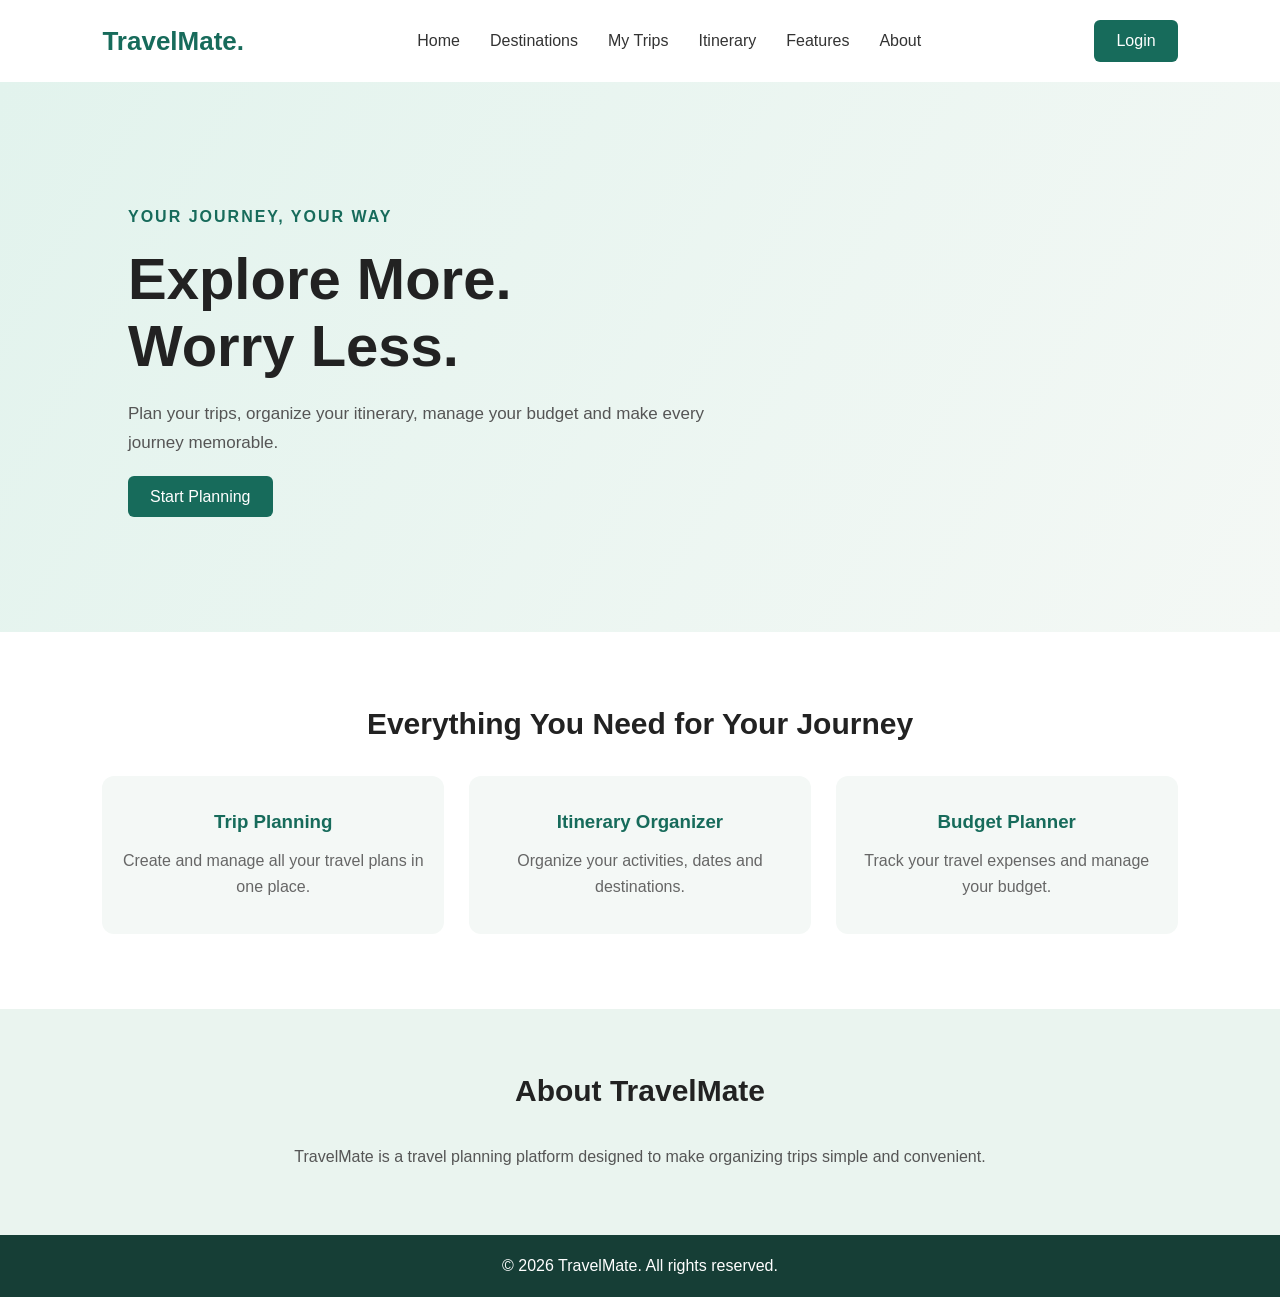
==== index.html @ 667905df "intial commit" ====
<!DOCTYPE html>
<html lang="en">
<head>
    <meta charset="UTF-8">
    <meta name="viewport" content="width=device-width, initial-scale=1.0">
    <title>TravelMate | Explore the World</title>
    <link rel="stylesheet" href="css/style.css">
</head>
<body>

    <!-- Navigation Bar -->
    
    <header>
        <nav class="navbar">
            <h2 class="logo">TravelMate.</h2>

            <button class="menu-toggle" id="menuToggle"
                    aria-label="Toggle navigation"
                    aria-expanded="false">
                ☰
            </button>

            <ul class="nav-links" id="navLinks">
                <li><a href="index.html">Home</a></li>
                <li><a href="destinations.html">Destinations</a></li>
                <li><a href="trips.html">My Trips</a></li>
                <li><a href="itinerary.html">Itinerary</a></li>
                <li><a href="index.html#features">Features</a></li>
                <li><a href="index.html#about">About</a></li>
            </ul>

            <a href="login.html" class="nav-button" id="authNavLink">Login</a>
        </nav>
    </header>


    <!-- Hero Section -->
    <main>
        <section class="hero" id="home">
            <div class="hero-content">
                <p class="tagline">YOUR JOURNEY, YOUR WAY</p>

                <h1>Explore More.<br>Worry Less.</h1>

                <p class="hero-description">
                    Plan your trips, organize your itinerary,
                    manage your budget and make every journey memorable.
                </p>

                <a href="#features" class="primary-button">
                    Start Planning
                </a>
            </div>
        </section>

        <!-- Features Section -->
        <section class="features" id="features">
            <h2>Everything You Need for Your Journey</h2>

            <div class="feature-container">
                <div class="feature-card">
                    <h3>Trip Planning</h3>
                    <p>Create and manage all your travel plans in one place.</p>
                </div>

                <div class="feature-card">
                    <h3>Itinerary Organizer</h3>
                    <p>Organize your activities, dates and destinations.</p>
                </div>

                <div class="feature-card">
                    <h3>Budget Planner</h3>
                    <p>Track your travel expenses and manage your budget.</p>
                </div>
            </div>
        </section>

        <!-- About Section -->
        <section class="about" id="about">
            <h2>About TravelMate</h2>
            <p>
                TravelMate is a travel planning platform designed
                to make organizing trips simple and convenient.
            </p>
        </section>
    </main>

    <!-- Footer -->
    <footer>
        <p>&copy; 2026 TravelMate. All rights reserved.</p>
    </footer>

    <dialog id="customAlertModal" class="custom-alert-modal">
        <div class="custom-alert-content">
            <p id="customAlertText">Message</p>
            <button type="button" class="primary-btn" id="closeCustomAlert">OK</button>
        </div>
    </dialog>

    <script src="js/main.js"></script>
    <script src="js/auth.js"></script>
</body>
</html>
---- css/style.css ----
/* General Styling */
* {
    margin: 0;
    padding: 0;
    box-sizing: border-box;
    font-family: Arial, sans-serif;
}

html {
    scroll-behavior: smooth;
}

body {
    background: #ffffff;
    color: #222;
}

/* Navigation */
.navbar {
    display: flex;
    justify-content: space-between;
    align-items: center;
    padding: 20px 8%;
    background: white;
}

.logo {
    color: #176b5b;
    font-size: 26px;
}

.nav-links {
    display: flex;
    list-style: none;
    gap: 30px;
}

.nav-links a {
    text-decoration: none;
    color: #333;
}

.nav-button,
.primary-button {
    background: #176b5b;
    color: white;
    padding: 12px 22px;
    border-radius: 6px;
    text-decoration: none;
}

/* Hero Section */
.hero {
    min-height: 550px;
    display: flex;
    align-items: center;
    padding: 70px 10%;
    background: linear-gradient(120deg, #e2f3ed, #f4f8f5);
}

.hero-content {
    max-width: 600px;
}

.tagline {
    color: #176b5b;
    font-weight: bold;
    letter-spacing: 2px;
    margin-bottom: 20px;
}

.hero h1 {
    font-size: 58px;
    line-height: 1.15;
    margin-bottom: 20px;
}

.hero-description {
    font-size: 17px;
    line-height: 1.7;
    color: #555;
    margin-bottom: 30px;
}

/* Features */
.features {
    padding: 75px 8%;
    text-align: center;
}

.features h2,
.about h2 {
    margin-bottom: 35px;
    font-size: 30px;
}

.feature-container {
    display: flex;
    gap: 25px;
    justify-content: center;
}

.feature-card {
    flex: 1;
    padding: 35px 20px;
    background: #f4f8f6;
    border-radius: 12px;
}

.feature-card h3 {
    color: #176b5b;
    margin-bottom: 15px;
}

.feature-card p {
    color: #666;
    line-height: 1.6;
}

/* About */
.about {
    text-align: center;
    padding: 65px 10%;
    background: #eaf4ef;
}

.about p {
    line-height: 1.7;
    color: #555;
}

/* Footer */
footer {
    background: #163e36;
    color: white;
    text-align: center;
    padding: 22px;
}

/* Custom Alert Dialog */
.custom-alert-modal {
    width: min(420px, calc(100% - 30px));
    border: none;
    border-radius: 14px;
    padding: 0;
    margin: auto;
    background: white;
}

.custom-alert-modal::backdrop {
    background: rgba(10, 30, 25, 0.55);
}

.custom-alert-content {
    padding: 28px 24px 20px;
    text-align: center;
}

.custom-alert-content p {
    color: #2f413d;
    font-size: 16px;
    line-height: 1.6;
    margin-bottom: 18px;
}

.custom-alert-content .primary-btn {
    display: inline-block;
    border: none;
    cursor: pointer;
}

/* Mobile Responsive */
@media (max-width: 700px) {
    .navbar {
        flex-wrap: wrap;
        gap: 18px;
    }

    .nav-links {
        gap: 15px;
    }

    .hero h1 {
        font-size: 42px;
    }

    .feature-container {
        flex-direction: column;
    }

    .nav-button {
        display: none;
    }
}


/* Hamburger Menu */

.menu-toggle {
    display: none;
    background: none;
    border: none;
    font-size: 30px;
    color: #176b5b;
    cursor: pointer;
}

/* Mobile Navigation */

@media (max-width: 700px) {

    .navbar {
        position: relative;
        justify-content: space-between;
    }

    .menu-toggle {
        display: block;
    }

    .nav-links {
        display: none;
        flex-direction: column;
        align-items: center;
        gap: 20px;

        position: absolute;
        top: 100%;
        left: 0;
        width: 100%;

        padding: 25px;
        background: white;
        box-shadow: 0 5px 10px rgba(0,0,0,0.1);
        z-index: 100;
    }

    .nav-links.active {
        display: flex;
    }

    .nav-links a {
        font-size: 16px;
    }

    .nav-button {
        display: none;
    }
}
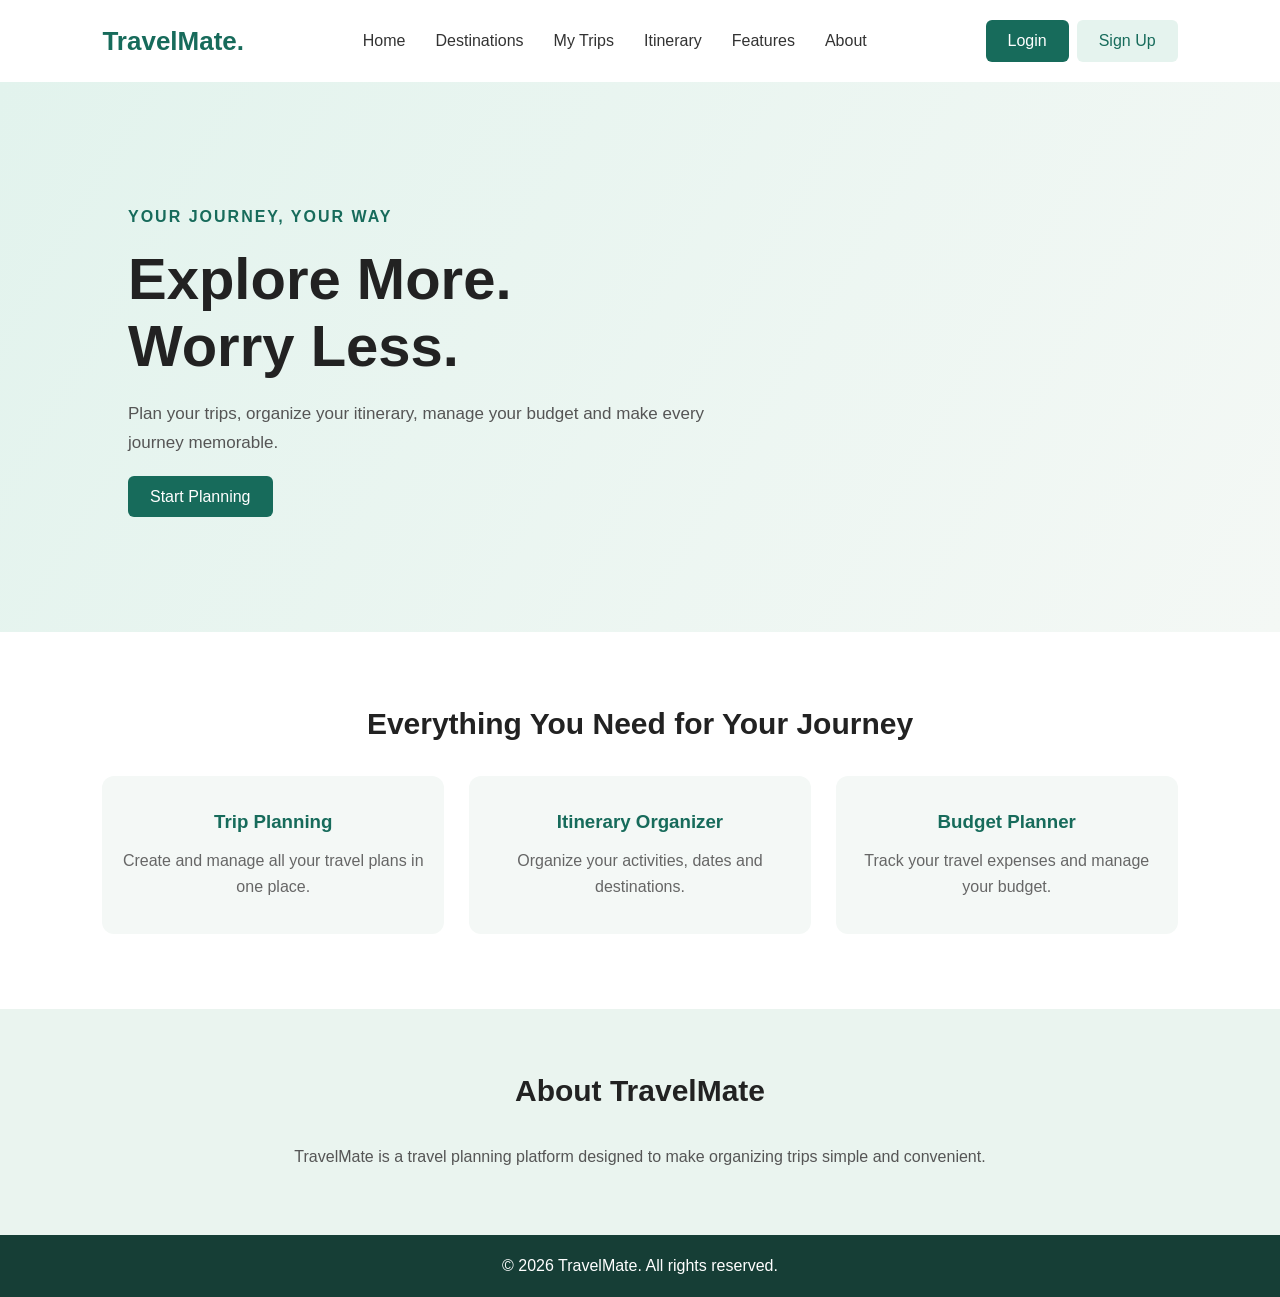
==== commit 331e2d99: "Enhance authentication forms with email validation and password requirements" ====
--- a/index.html
+++ b/index.html
@@ -30,7 +30,10 @@
                 <li><a href="index.html#about">About</a></li>
             </ul>
 
-            <a href="login.html" class="nav-button" id="authNavLink">Login</a>
+            <div class="nav-actions">
+                <a href="login.html" class="nav-button" id="authNavLink">Login</a>
+                <a href="register.html" class="nav-button signup-button" id="signupNavLink">Sign Up</a>
+            </div>
         </nav>
     </header>
 
--- a/css/style.css
+++ b/css/style.css
@@ -48,6 +48,21 @@
     padding: 12px 22px;
     border-radius: 6px;
     text-decoration: none;
+}
+
+.nav-actions {
+    display: flex;
+    align-items: center;
+    gap: 8px;
+}
+
+.signup-button {
+    background: #e5f3ee;
+    color: #176b5b;
+}
+
+.signup-button:hover {
+    background: #d3ebe1;
 }
 
 /* Hero Section */
@@ -189,8 +204,14 @@
         flex-direction: column;
     }
 
+    .nav-actions {
+        gap: 6px;
+        margin-left: auto;
+    }
+
     .nav-button {
-        display: none;
+        padding: 9px 12px;
+        font-size: 13px;
     }
 }
 
@@ -213,6 +234,7 @@
     .navbar {
         position: relative;
         justify-content: space-between;
+        padding: 18px 5%;
     }
 
     .menu-toggle {
@@ -244,7 +266,12 @@
         font-size: 16px;
     }
 
+    .nav-actions {
+        margin-left: auto;
+    }
+
     .nav-button {
-        display: none;
-    }
-}
+        padding: 8px 10px;
+        font-size: 12px;
+    }
+}
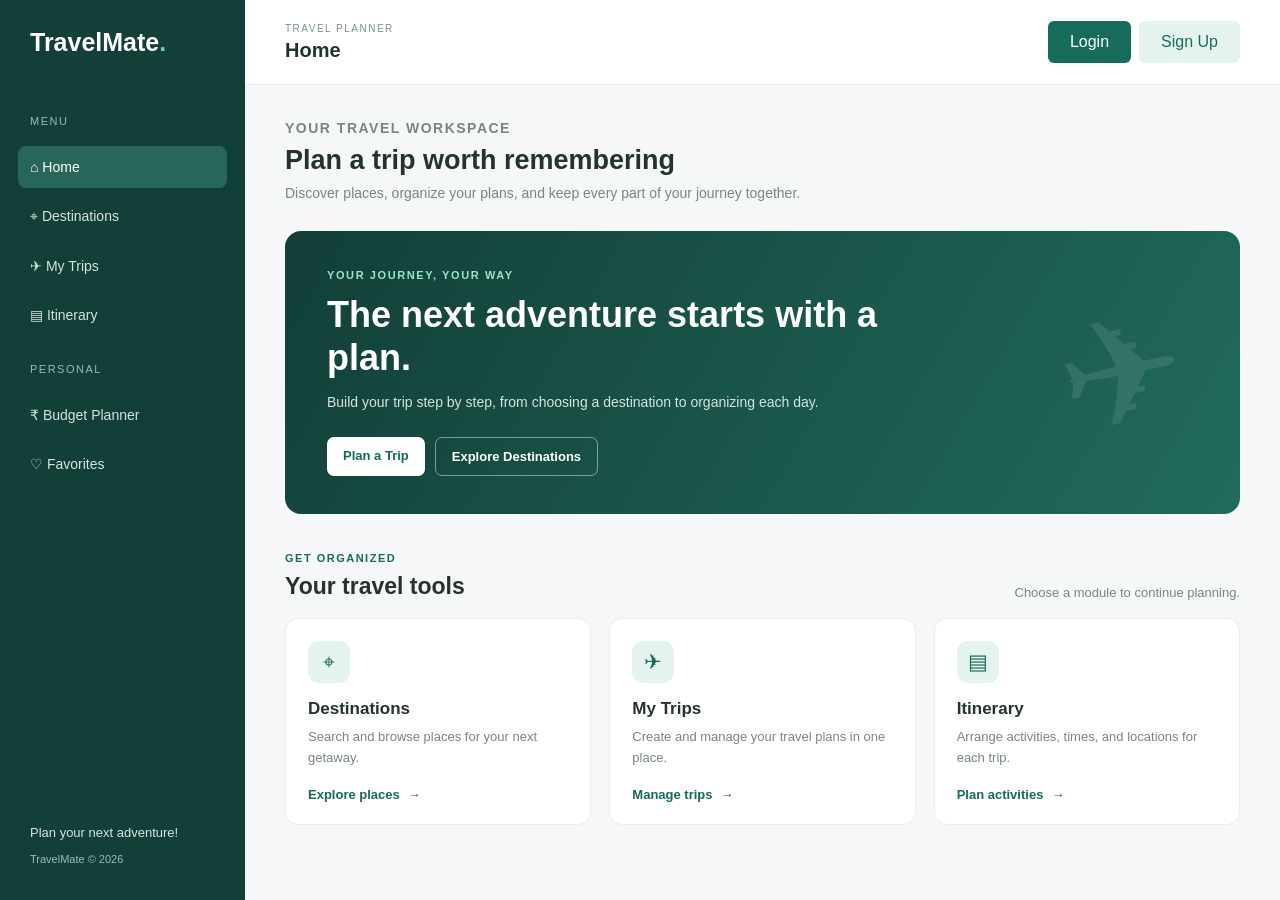
==== commit 976550fb: "Refactor navigation and profile menu implementation across multiple pages - Updated the sidebar navi" ====
--- a/index.html
+++ b/index.html
@@ -1,98 +1,116 @@
-
 <!DOCTYPE html>
 <html lang="en">
 <head>
     <meta charset="UTF-8">
     <meta name="viewport" content="width=device-width, initial-scale=1.0">
-    <title>TravelMate | Explore the World</title>
+    <title>Home | TravelMate</title>
     <link rel="stylesheet" href="css/style.css">
+    <link rel="stylesheet" href="css/trips.css">
 </head>
 <body>
+    <div class="dashboard">
+        <aside class="sidebar" id="sidebar">
+            <div class="brand">TravelMate<span>.</span></div>
 
-    <!-- Navigation Bar -->
-    
-    <header>
-        <nav class="navbar">
-            <h2 class="logo">TravelMate.</h2>
+            <nav class="sidebar-nav">
+                <p class="nav-heading">MENU</p>
+                <a href="index.html" class="nav-link active">⌂ Home</a>
+                <a href="destinations.html" class="nav-link">⌖ Destinations</a>
+                <a href="trips.html" class="nav-link">✈ My Trips</a>
+                <a href="itinerary.html" class="nav-link">▤ Itinerary</a>
 
-            <button class="menu-toggle" id="menuToggle"
-                    aria-label="Toggle navigation"
-                    aria-expanded="false">
-                ☰
-            </button>
+                <p class="nav-heading">PERSONAL</p>
+                <a href="#" class="nav-link">₹ Budget Planner</a>
+                <a href="#" class="nav-link">♡ Favorites</a>
+            </nav>
 
-            <ul class="nav-links" id="navLinks">
-                <li><a href="index.html">Home</a></li>
-                <li><a href="destinations.html">Destinations</a></li>
-                <li><a href="trips.html">My Trips</a></li>
-                <li><a href="itinerary.html">Itinerary</a></li>
-                <li><a href="index.html#features">Features</a></li>
-                <li><a href="index.html#about">About</a></li>
-            </ul>
+            <div class="sidebar-bottom">
+                <p>Plan your next adventure!</p>
+                <span>TravelMate © 2026</span>
+            </div>
+        </aside>
 
-            <div class="nav-actions">
-                <a href="login.html" class="nav-button" id="authNavLink">Login</a>
-                <a href="register.html" class="nav-button signup-button" id="signupNavLink">Sign Up</a>
-            </div>
-        </nav>
-    </header>
+        <main class="main-content">
+            <header class="topbar">
+                <button class="menu-toggle" id="menuToggle"
+                    aria-label="Toggle sidebar" aria-controls="sidebar"
+                    aria-expanded="false">☰</button>
+                <div>
+                    <p class="topbar-label">TRAVEL PLANNER</p>
+                    <h2>Home</h2>
+                </div>
+                <div class="profile-group">
+                    <button type="button" class="profile-avatar" id="profileAvatar"
+                        aria-haspopup="menu" aria-controls="profileMenu"
+                        aria-expanded="false" aria-label="Open profile menu" hidden></button>
+                    <div class="profile-menu" id="profileMenu" role="menu" hidden>
+                        <button type="button" class="profile-menu-item" id="logoutButton"
+                            role="menuitem">Logout</button>
+                    </div>
+                    <div class="nav-actions" id="navActions">
+                        <a href="login.html" class="nav-button" id="authNavLink">Login</a>
+                        <a href="register.html" class="nav-button signup-button" id="signupNavLink">Sign Up</a>
+                    </div>
+                </div>
+            </header>
 
-
-    <!-- Hero Section -->
-    <main>
-        <section class="hero" id="home">
-            <div class="hero-content">
-                <p class="tagline">YOUR JOURNEY, YOUR WAY</p>
-
-                <h1>Explore More.<br>Worry Less.</h1>
-
-                <p class="hero-description">
-                    Plan your trips, organize your itinerary,
-                    manage your budget and make every journey memorable.
-                </p>
-
-                <a href="#features" class="primary-button">
-                    Start Planning
-                </a>
-            </div>
-        </section>
-
-        <!-- Features Section -->
-        <section class="features" id="features">
-            <h2>Everything You Need for Your Journey</h2>
-
-            <div class="feature-container">
-                <div class="feature-card">
-                    <h3>Trip Planning</h3>
-                    <p>Create and manage all your travel plans in one place.</p>
+            <section class="page-content home-content">
+                <div class="welcome-section">
+                    <div>
+                        <p class="home-eyebrow">YOUR TRAVEL WORKSPACE</p>
+                        <h1>Plan a trip worth remembering</h1>
+                        <p>Discover places, organize your plans, and keep every part of your journey together.</p>
+                    </div>
                 </div>
 
-                <div class="feature-card">
-                    <h3>Itinerary Organizer</h3>
-                    <p>Organize your activities, dates and destinations.</p>
-                </div>
+                <section class="home-hero" aria-labelledby="homeHeroTitle">
+                    <div>
+                        <p class="home-hero-label">YOUR JOURNEY, YOUR WAY</p>
+                        <h2 id="homeHeroTitle">The next adventure starts with a plan.</h2>
+                        <p>Build your trip step by step, from choosing a destination to organizing each day.</p>
+                        <div class="home-hero-actions">
+                            <a class="home-primary-link" href="trips.html">Plan a Trip</a>
+                            <a class="home-secondary-link" href="destinations.html">Explore Destinations</a>
+                        </div>
+                    </div>
+                    <div class="home-hero-mark" aria-hidden="true">✈</div>
+                </section>
 
-                <div class="feature-card">
-                    <h3>Budget Planner</h3>
-                    <p>Track your travel expenses and manage your budget.</p>
-                </div>
-            </div>
-        </section>
+                <section class="home-modules" aria-labelledby="modulesTitle">
+                    <div class="section-heading">
+                        <div>
+                            <p class="home-eyebrow">GET ORGANIZED</p>
+                            <h2 id="modulesTitle">Your travel tools</h2>
+                        </div>
+                        <p>Choose a module to continue planning.</p>
+                    </div>
 
-        <!-- About Section -->
-        <section class="about" id="about">
-            <h2>About TravelMate</h2>
-            <p>
-                TravelMate is a travel planning platform designed
-                to make organizing trips simple and convenient.
-            </p>
-        </section>
-    </main>
+                    <div class="home-module-grid">
+                        <a href="destinations.html" class="home-module-card">
+                            <span class="module-icon">⌖</span>
+                            <h3>Destinations</h3>
+                            <p>Search and browse places for your next getaway.</p>
+                            <span class="module-link">Explore places <span aria-hidden="true">→</span></span>
+                        </a>
 
-    <!-- Footer -->
-    <footer>
-        <p>&copy; 2026 TravelMate. All rights reserved.</p>
-    </footer>
+                        <a href="trips.html" class="home-module-card">
+                            <span class="module-icon">✈</span>
+                            <h3>My Trips</h3>
+                            <p>Create and manage your travel plans in one place.</p>
+                            <span class="module-link">Manage trips <span aria-hidden="true">→</span></span>
+                        </a>
+
+                        <a href="itinerary.html" class="home-module-card">
+                            <span class="module-icon">▤</span>
+                            <h3>Itinerary</h3>
+                            <p>Arrange activities, times, and locations for each trip.</p>
+                            <span class="module-link">Plan activities <span aria-hidden="true">→</span></span>
+                        </a>
+                    </div>
+                </section>
+            </section>
+        </main>
+    </div>
 
     <dialog id="customAlertModal" class="custom-alert-modal">
         <div class="custom-alert-content">
@@ -103,5 +121,6 @@
 
     <script src="js/main.js"></script>
     <script src="js/auth.js"></script>
+    <script src="js/home.js"></script>
 </body>
 </html>
--- a/css/style.css
+++ b/css/style.css
@@ -54,6 +54,10 @@
     display: flex;
     align-items: center;
     gap: 8px;
+}
+
+.nav-actions[hidden] {
+    display: none;
 }
 
 .signup-button {
@@ -185,6 +189,175 @@
     cursor: pointer;
 }
 
+.home-content {
+    padding-bottom: 48px;
+}
+
+.home-eyebrow,
+.destination-eyebrow {
+    color: #176b5b;
+    font-size: 11px;
+    font-weight: bold;
+    letter-spacing: 1.5px;
+    margin-bottom: 9px;
+}
+
+.home-hero {
+    position: relative;
+    display: flex;
+    align-items: center;
+    justify-content: space-between;
+    gap: 30px;
+    overflow: hidden;
+    min-height: 255px;
+    margin: 0 0 38px;
+    padding: 38px 42px;
+    border-radius: 16px;
+    background: linear-gradient(120deg, #123f38, #216b5c);
+    color: white;
+}
+
+.home-hero > div:first-child {
+    position: relative;
+    z-index: 1;
+    max-width: 650px;
+}
+
+.home-hero-label {
+    color: #9de3c7;
+    font-size: 11px;
+    font-weight: bold;
+    letter-spacing: 1.6px;
+    margin-bottom: 12px;
+}
+
+.home-hero h2 {
+    max-width: 560px;
+    font-size: clamp(25px, 3vw, 36px);
+    line-height: 1.2;
+    margin-bottom: 12px;
+}
+
+.home-hero p:not(.home-hero-label) {
+    max-width: 520px;
+    color: #d3e6df;
+    font-size: 14px;
+    line-height: 1.7;
+}
+
+.home-hero-actions {
+    display: flex;
+    flex-wrap: wrap;
+    gap: 10px;
+    margin-top: 22px;
+}
+
+.home-primary-link,
+.home-secondary-link {
+    display: inline-block;
+    padding: 11px 16px;
+    border-radius: 7px;
+    font-size: 13px;
+    font-weight: bold;
+    text-decoration: none;
+}
+
+.home-primary-link {
+    background: #ffffff;
+    color: #176b5b;
+}
+
+.home-secondary-link {
+    border: 1px solid rgba(255, 255, 255, 0.45);
+    color: white;
+}
+
+.home-hero-mark {
+    position: absolute;
+    right: 55px;
+    top: 50%;
+    transform: translateY(-50%) rotate(-12deg);
+    color: rgba(255, 255, 255, 0.1);
+    font-size: 150px;
+}
+
+.home-modules .section-heading {
+    display: flex;
+    justify-content: space-between;
+    align-items: flex-end;
+    gap: 20px;
+    margin-bottom: 18px;
+}
+
+.home-modules .section-heading h2 {
+    color: #25332f;
+    font-size: 23px;
+}
+
+.home-modules .section-heading > p {
+    color: #788780;
+    font-size: 13px;
+}
+
+.home-module-grid {
+    display: grid;
+    grid-template-columns: repeat(3, minmax(0, 1fr));
+    gap: 18px;
+}
+
+.home-module-card {
+    display: flex;
+    min-height: 205px;
+    flex-direction: column;
+    align-items: flex-start;
+    padding: 22px;
+    border: 1px solid #e8eeeb;
+    border-radius: 13px;
+    background: white;
+    color: inherit;
+    text-decoration: none;
+    transition: transform 0.2s, box-shadow 0.2s;
+}
+
+.home-module-card:hover {
+    transform: translateY(-3px);
+    box-shadow: 0 8px 24px rgba(20, 60, 45, 0.08);
+}
+
+.module-icon {
+    display: grid;
+    width: 42px;
+    height: 42px;
+    place-items: center;
+    margin-bottom: 16px;
+    border-radius: 11px;
+    background: #e5f3ee;
+    color: #176b5b;
+    font-size: 21px;
+}
+
+.home-module-card h3 {
+    margin-bottom: 8px;
+    color: #25332f;
+    font-size: 17px;
+}
+
+.home-module-card p {
+    margin-bottom: 18px;
+    color: #788780;
+    font-size: 13px;
+    line-height: 1.6;
+}
+
+.module-link {
+    display: flex;
+    gap: 8px;
+    margin-top: auto;
+    color: #176b5b;
+    font-size: 13px;
+    font-weight: bold;
+}
+
 /* Mobile Responsive */
 @media (max-width: 700px) {
     .navbar {
@@ -213,6 +386,19 @@
         padding: 9px 12px;
         font-size: 13px;
     }
+
+    .home-hero {
+        padding: 30px 24px;
+    }
+
+    .home-hero-mark {
+        right: 15px;
+        font-size: 100px;
+    }
+
+    .home-module-grid {
+        grid-template-columns: 1fr;
+    }
 }
 
 
@@ -274,4 +460,14 @@
         padding: 8px 10px;
         font-size: 12px;
     }
-}
+
+    .home-content .welcome-section {
+        margin-bottom: 20px;
+    }
+
+    .home-modules .section-heading {
+        align-items: flex-start;
+        flex-direction: column;
+        gap: 8px;
+    }
+}
--- a/css/trips.css
+++ b/css/trips.css
@@ -0,0 +1,546 @@
+
+* {
+    margin: 0;
+    padding: 0;
+    box-sizing: border-box;
+}
+
+body {
+    font-family: Arial, sans-serif;
+    background: #f5f7f8;
+    color: #25332f;
+}
+
+button, input, select, textarea {
+    font: inherit;
+}
+
+.dashboard {
+    min-height: 100vh;
+    display: flex;
+}
+
+/* Sidebar */
+.sidebar {
+    width: 245px;
+    background: #123f38;
+    color: white;
+    padding: 28px 18px;
+    display: flex;
+    flex-direction: column;
+    flex-shrink: 0;
+}
+
+.brand {
+    font-size: 25px;
+    font-weight: bold;
+    padding: 0 12px 38px;
+}
+
+.brand span {
+    color: #61d6b0;
+}
+
+.nav-heading {
+    color: #9bbab2;
+    font-size: 11px;
+    letter-spacing: 1.5px;
+    margin: 20px 12px 12px;
+}
+
+.sidebar-nav {
+    display: flex;
+    flex-direction: column;
+    gap: 7px;
+}
+
+.nav-link {
+    color: #d4e5df;
+    text-decoration: none;
+    padding: 13px 12px;
+    border-radius: 8px;
+    font-size: 14px;
+}
+
+.nav-link:hover,
+.nav-link.active {
+    background: #28665a;
+    color: white;
+}
+
+.sidebar-bottom {
+    margin-top: auto;
+    padding: 20px 12px 0;
+    color: #d4e5df;
+    font-size: 13px;
+    line-height: 2;
+}
+
+.sidebar-bottom span {
+    color: #9bbab2;
+    font-size: 11px;
+}
+
+/* Main content */
+.main-content {
+    flex: 1;
+    min-width: 0;
+}
+
+.topbar {
+    height: 85px;
+    background: white;
+    display: flex;
+    align-items: center;
+    justify-content: space-between;
+    padding: 0 40px;
+    border-bottom: 1px solid #e8eeeb;
+}
+
+.topbar-label {
+    color: #7b9189;
+    font-size: 10px;
+    letter-spacing: 1.5px;
+    margin-bottom: 5px;
+}
+
+.topbar h2 {
+    font-size: 20px;
+}
+
+.profile-group {
+    position: relative;
+    display: flex;
+    align-items: center;
+    gap: 10px;
+}
+
+.profile-avatar {
+    display: grid;
+    width: 40px;
+    height: 40px;
+    place-items: center;
+    flex-shrink: 0;
+    border: 2px solid #d5ebe2;
+    border-radius: 50%;
+    background: #176b5b;
+    color: white;
+    font-size: 15px;
+    font-weight: bold;
+    cursor: pointer;
+}
+
+.profile-avatar:hover {
+    background: #105346;
+}
+
+.profile-avatar:focus-visible {
+    outline: 3px solid #61d6b0;
+    outline-offset: 3px;
+}
+
+.profile-avatar[hidden] {
+    display: none;
+}
+
+.profile-menu {
+    position: absolute;
+    z-index: 20;
+    top: calc(100% + 10px);
+    right: 0;
+    min-width: 145px;
+    padding: 6px;
+    border: 1px solid #e8eeeb;
+    border-radius: 10px;
+    background: white;
+    box-shadow: 0 8px 24px rgba(20, 60, 45, 0.14);
+}
+
+.profile-menu[hidden] {
+    display: none;
+}
+
+.profile-menu-item {
+    width: 100%;
+    padding: 10px 12px;
+    border: none;
+    border-radius: 7px;
+    background: white;
+    color: #b33a3a;
+    text-align: left;
+    font-weight: bold;
+    cursor: pointer;
+}
+
+.profile-menu-item:hover,
+.profile-menu-item:focus-visible {
+    background: #fff1f1;
+}
+
+.menu-toggle {
+    display: none;
+    border: none;
+    background: none;
+    font-size: 25px;
+    cursor: pointer;
+}
+
+.page-content {
+    padding: 35px 40px;
+    max-width: 1500px;
+    margin: auto;
+}
+
+.welcome-section {
+    display: flex;
+    justify-content: space-between;
+    align-items: center;
+    gap: 20px;
+    margin-bottom: 30px;
+}
+
+.welcome-section h1 {
+    font-size: 27px;
+    margin-bottom: 9px;
+}
+
+.welcome-section p {
+    color: #788780;
+    font-size: 14px;
+}
+
+/* Buttons */
+.primary-btn {
+    background: #176b5b;
+    color: white;
+    border: none;
+    border-radius: 8px;
+    padding: 12px 19px;
+    cursor: pointer;
+    font-weight: bold;
+}
+
+.primary-btn:hover {
+    background: #105346;
+}
+
+.secondary-btn {
+    background: #edf1ef;
+    color: #33453e;
+    border: none;
+    border-radius: 8px;
+    padding: 12px 19px;
+    cursor: pointer;
+}
+
+/* Summary cards */
+.summary-grid {
+    display: grid;
+    grid-template-columns: repeat(3, 1fr);
+    gap: 18px;
+    margin-bottom: 30px;
+}
+
+.summary-card {
+    background: white;
+    padding: 23px;
+    border: 1px solid #e9efec;
+    border-radius: 12px;
+}
+
+.summary-card span {
+    color: #788780;
+    font-size: 13px;
+}
+
+.summary-card h2 {
+    font-size: 28px;
+    margin-top: 12px;
+    color: #176b5b;
+}
+
+/* Search and filter */
+.trip-toolbar {
+    display: flex;
+    gap: 12px;
+    margin-bottom: 24px;
+}
+
+.trip-toolbar input,
+.trip-toolbar select {
+    background: white;
+    border: 1px solid #dfe8e3;
+    border-radius: 8px;
+    padding: 12px 14px;
+    outline: none;
+}
+
+.trip-toolbar input {
+    flex: 1;
+    min-width: 0;
+}
+
+.trip-toolbar input:focus,
+.trip-toolbar select:focus {
+    border-color: #176b5b;
+}
+
+/* Trip card grid */
+.trip-grid {
+    display: grid;
+    grid-template-columns: repeat(auto-fit, minmax(250px, 1fr));
+    gap: 20px;
+}
+
+.trip-card {
+    background: white;
+    border: 1px solid #e8eeeb;
+    border-radius: 13px;
+    padding: 22px;
+    transition: 0.2s;
+}
+
+.trip-card:hover {
+    transform: translateY(-3px);
+    box-shadow: 0 8px 24px rgba(20, 60, 45, 0.08);
+}
+
+.trip-card h3 {
+    margin-bottom: 8px;
+    font-size: 19px;
+}
+
+.trip-destination {
+    color: #176b5b;
+    font-weight: bold;
+    margin-bottom: 17px;
+}
+
+.trip-detail {
+    color: #718078;
+    font-size: 13px;
+    margin: 10px 0;
+}
+
+.trip-status {
+    display: inline-block;
+    background: #e5f3ee;
+    color: #176b5b;
+    padding: 6px 10px;
+    border-radius: 20px;
+    font-size: 11px;
+    margin: 8px 0 15px;
+}
+
+.trip-actions {
+    display: flex;
+    gap: 10px;
+    border-top: 1px solid #edf1ef;
+    padding-top: 14px;
+}
+
+.trip-actions button {
+    background: none;
+    border: none;
+    color: #176b5b;
+    cursor: pointer;
+    font-weight: bold;
+    font-size: 13px;
+}
+
+.trip-actions .delete-btn {
+    color: #c34b4b;
+}
+
+/* Empty state */
+.empty-state {
+    text-align: center;
+    padding: 55px 20px;
+    color: #788780;
+    display: none;
+}
+
+.empty-icon {
+    font-size: 42px;
+    margin-bottom: 15px;
+}
+
+.empty-state h3 {
+    color: #25332f;
+    margin-bottom: 8px;
+}
+
+.empty-state p {
+    margin-bottom: 18px;
+}
+
+/* Popup modal */
+.trip-modal {
+    width: min(520px, calc(100% - 30px));
+    max-height: 95vh;
+    overflow-y: auto;
+    border: none;
+    border-radius: 15px;
+    padding: 28px;
+    margin: auto;
+    scrollbar-width: none;
+    -ms-overflow-style: none;
+}
+
+.trip-modal::-webkit-scrollbar {
+    display: none;
+}
+
+.trip-modal::backdrop {
+    background: rgba(10, 30, 25, 0.55);
+}
+
+.custom-alert-modal {
+    width: min(420px, calc(100% - 30px));
+    border: none;
+    border-radius: 14px;
+    padding: 0;
+    margin: auto;
+    background: white;
+}
+
+.custom-alert-modal::backdrop {
+    background: rgba(10, 30, 25, 0.55);
+}
+
+.custom-alert-content {
+    padding: 28px 24px 20px;
+    text-align: center;
+}
+
+.custom-alert-content p {
+    color: #2f413d;
+    font-size: 16px;
+    line-height: 1.6;
+    margin-bottom: 18px;
+}
+
+.confirm-modal {
+    width: min(420px, calc(100% - 30px));
+    border: none;
+    border-radius: 15px;
+    padding: 28px;
+    margin: auto;
+    background: white;
+}
+
+.confirm-modal::backdrop {
+    background: rgba(10, 30, 25, 0.55);
+}
+
+.confirm-modal p {
+    color: #40534d;
+    font-size: 15px;
+    line-height: 1.6;
+    margin-bottom: 10px;
+}
+
+.modal-header {
+    display: flex;
+    justify-content: space-between;
+    align-items: flex-start;
+    margin-bottom: 25px;
+}
+
+.modal-header h2 {
+    font-size: 22px;
+}
+
+.close-btn {
+    border: none;
+    background: none;
+    font-size: 28px;
+    cursor: pointer;
+    color: #718078;
+}
+
+.trip-modal label {
+    display: block;
+    font-size: 13px;
+    font-weight: bold;
+    margin: 15px 0 7px;
+}
+
+.trip-modal input,
+.trip-modal textarea {
+    width: 100%;
+    padding: 11px;
+    border: 1px solid #dfe8e3;
+    border-radius: 7px;
+    outline: none;
+}
+
+.trip-modal input:focus,
+.trip-modal textarea:focus {
+    border-color: #176b5b;
+}
+
+.trip-modal textarea {
+    resize: vertical;
+}
+
+.form-row {
+    display: grid;
+    grid-template-columns: 1fr 1fr;
+    gap: 12px;
+}
+
+.modal-actions {
+    display: flex;
+    justify-content: flex-end;
+    gap: 10px;
+    margin-top: 25px;
+}
+
+/* Responsive */
+@media (max-width: 850px) {
+    .sidebar {
+        position: fixed;
+        top: 0;
+        bottom: 0;
+        left: -260px;
+        z-index: 10;
+        transition: left 0.25s;
+    }
+
+    .sidebar.open {
+        left: 0;
+    }
+
+    .menu-toggle {
+        display: block;
+    }
+
+    .topbar {
+        padding: 0 20px;
+    }
+
+    .page-content {
+        padding: 25px 20px;
+    }
+}
+
+@media (max-width: 600px) {
+    .welcome-section {
+        align-items: flex-start;
+        flex-direction: column;
+    }
+
+    .summary-grid {
+        grid-template-columns: 1fr;
+    }
+
+    .trip-toolbar {
+        flex-direction: column;
+    }
+
+    .form-row {
+        grid-template-columns: 1fr;
+        gap: 0;
+    }
+}
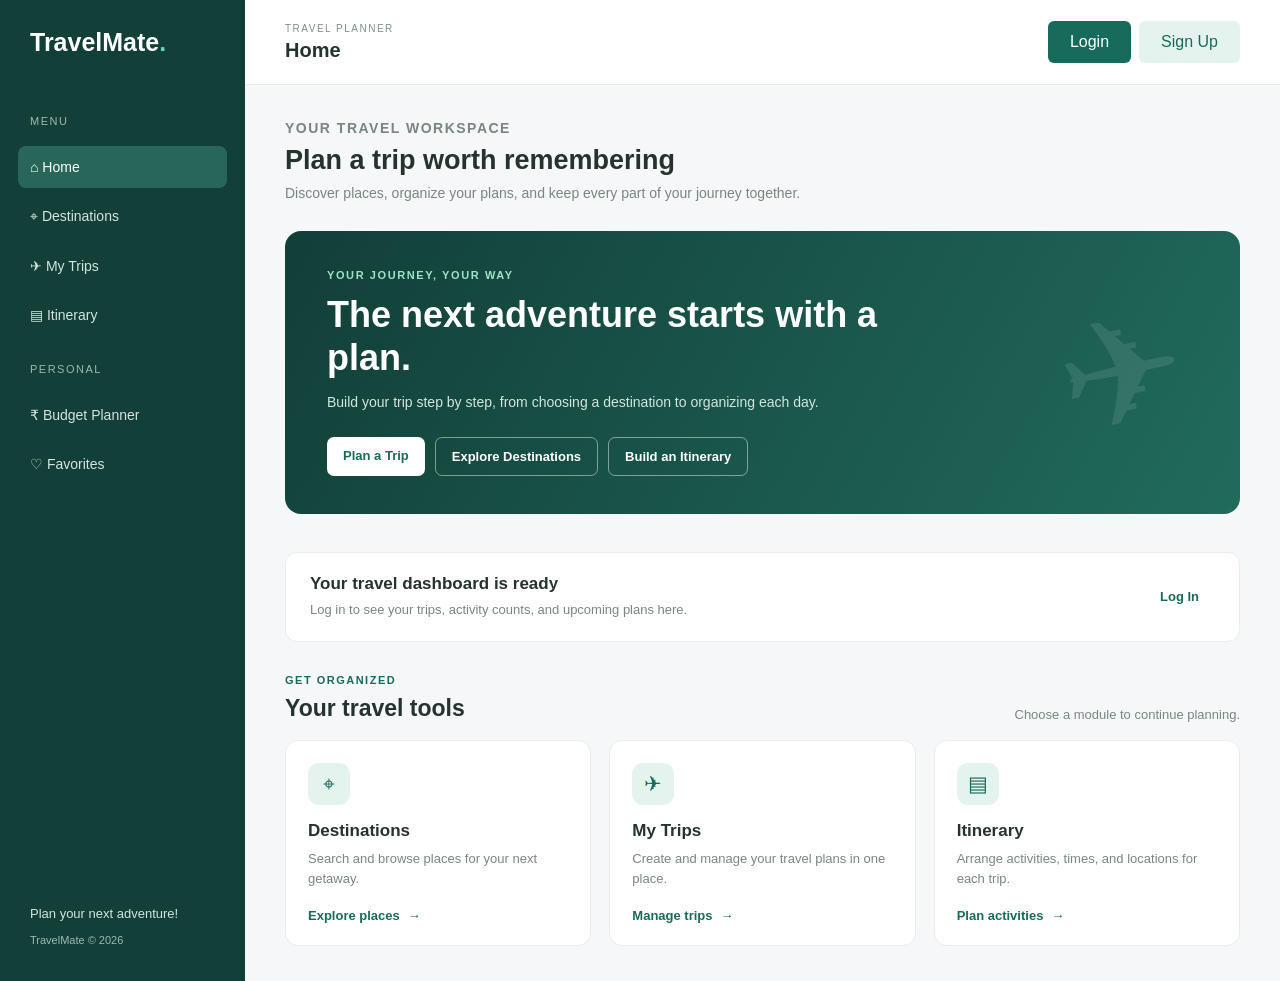
==== commit a90950b0: "Implement home dashboard with recent activities and user summary; enhance UI for better user experie" ====
--- a/index.html
+++ b/index.html
@@ -58,7 +58,7 @@
                 <div class="welcome-section">
                     <div>
                         <p class="home-eyebrow">YOUR TRAVEL WORKSPACE</p>
-                        <h1>Plan a trip worth remembering</h1>
+                        <h1 id="dashboardWelcome">Plan a trip worth remembering</h1>
                         <p>Discover places, organize your plans, and keep every part of your journey together.</p>
                     </div>
                 </div>
@@ -71,10 +71,58 @@
                         <div class="home-hero-actions">
                             <a class="home-primary-link" href="trips.html">Plan a Trip</a>
                             <a class="home-secondary-link" href="destinations.html">Explore Destinations</a>
+                            <a class="home-secondary-link" href="itinerary.html">Build an Itinerary</a>
                         </div>
                     </div>
                     <div class="home-hero-mark" aria-hidden="true">✈</div>
                 </section>
+
+                <section class="home-guest-notice" id="dashboardGuestNotice">
+                    <div>
+                        <h2>Your travel dashboard is ready</h2>
+                        <p>Log in to see your trips, activity counts, and upcoming plans here.</p>
+                    </div>
+                    <a href="login.html" class="home-primary-link">Log In</a>
+                </section>
+
+                <section class="home-dashboard-section" id="dashboardData" aria-label="Your travel summary" hidden>
+                    <div class="home-summary-grid">
+                        <article class="summary-card">
+                            <span>Total Trips</span>
+                            <h2 id="dashboardTotalTrips">0</h2>
+                        </article>
+                        <article class="summary-card">
+                            <span>Upcoming Trips</span>
+                            <h2 id="dashboardUpcomingTrips">0</h2>
+                        </article>
+                        <article class="summary-card">
+                            <span>Completed Trips</span>
+                            <h2 id="dashboardCompletedTrips">0</h2>
+                        </article>
+                        <article class="summary-card">
+                            <span>Total Activities</span>
+                            <h2 id="dashboardTotalActivities">0</h2>
+                        </article>
+                    </div>
+
+                    <section class="home-recent-activities" aria-labelledby="recentActivitiesTitle">
+                        <div class="section-heading">
+                            <div>
+                                <p class="home-eyebrow">YOUR PLANS</p>
+                                <h2 id="recentActivitiesTitle">Recent activities</h2>
+                            </div>
+                            <a href="itinerary.html" class="home-view-link">View itinerary <span aria-hidden="true">→</span></a>
+                        </div>
+                        <div class="home-activity-list" id="recentActivityList"></div>
+                        <p class="home-activity-empty" id="recentActivityEmpty" hidden>
+                            No activities yet. Add activities from your itinerary.
+                        </p>
+                    </section>
+                </section>
+
+                <p class="home-dashboard-error" id="dashboardError" role="alert" hidden>
+                    Your dashboard data could not be loaded. Please refresh and try again.
+                </p>
 
                 <section class="home-modules" aria-labelledby="modulesTitle">
                     <div class="section-heading">
--- a/css/style.css
+++ b/css/style.css
@@ -358,6 +358,135 @@
     font-weight: bold;
 }
 
+.home-dashboard-section {
+    margin-bottom: 38px;
+}
+
+.home-summary-grid {
+    display: grid;
+    grid-template-columns: repeat(4, minmax(0, 1fr));
+    gap: 16px;
+    margin-bottom: 24px;
+}
+
+.home-summary-grid .summary-card {
+    min-width: 0;
+}
+
+.home-guest-notice {
+    display: flex;
+    align-items: center;
+    justify-content: space-between;
+    gap: 20px;
+    margin-bottom: 32px;
+    padding: 21px 24px;
+    border: 1px solid #e8eeeb;
+    border-radius: 12px;
+    background: white;
+}
+
+.home-guest-notice h2 {
+    margin-bottom: 6px;
+    color: #25332f;
+    font-size: 17px;
+}
+
+.home-guest-notice p {
+    color: #788780;
+    font-size: 13px;
+    line-height: 1.5;
+}
+
+.home-guest-notice[hidden],
+.home-dashboard-section[hidden],
+.home-activity-empty[hidden],
+.home-dashboard-error[hidden] {
+    display: none;
+}
+
+.home-recent-activities {
+    padding: 23px;
+    border: 1px solid #e8eeeb;
+    border-radius: 13px;
+    background: white;
+}
+
+.home-recent-activities .section-heading {
+    display: flex;
+    align-items: flex-end;
+    justify-content: space-between;
+    gap: 16px;
+    margin-bottom: 14px;
+}
+
+.home-recent-activities .section-heading h2 {
+    color: #25332f;
+    font-size: 21px;
+}
+
+.home-view-link {
+    color: #176b5b;
+    font-size: 13px;
+    font-weight: bold;
+    text-decoration: none;
+    white-space: nowrap;
+}
+
+.home-activity-list {
+    display: grid;
+}
+
+.home-activity-card {
+    display: flex;
+    align-items: center;
+    justify-content: space-between;
+    gap: 18px;
+    padding: 15px 0;
+    border-top: 1px solid #edf1ef;
+}
+
+.home-activity-details {
+    min-width: 0;
+}
+
+.home-activity-card h3 {
+    overflow-wrap: anywhere;
+    margin-bottom: 5px;
+    color: #25332f;
+    font-size: 15px;
+}
+
+.home-activity-trip,
+.home-activity-location {
+    margin-top: 4px;
+    color: #788780;
+    font-size: 12px;
+}
+
+.home-activity-date {
+    flex-shrink: 0;
+    color: #176b5b;
+    font-size: 12px;
+    font-weight: bold;
+}
+
+.home-activity-empty {
+    padding: 18px 0 4px;
+    border-top: 1px solid #edf1ef;
+    color: #788780;
+    font-size: 13px;
+}
+
+.home-dashboard-error {
+    margin-bottom: 30px;
+    padding: 18px;
+    border: 1px solid #e9c6c6;
+    border-radius: 10px;
+    background: #fff5f5;
+    color: #a63636;
+    font-size: 14px;
+}
+
 /* Mobile Responsive */
 @media (max-width: 700px) {
     .navbar {
@@ -399,6 +528,10 @@
     .home-module-grid {
         grid-template-columns: 1fr;
     }
+
+    .home-summary-grid {
+        grid-template-columns: repeat(2, minmax(0, 1fr));
+    }
 }
 
 
@@ -470,4 +603,24 @@
         flex-direction: column;
         gap: 8px;
     }
-}
+
+    .home-guest-notice {
+        align-items: flex-start;
+        flex-direction: column;
+    }
+
+    .home-recent-activities {
+        padding: 18px;
+    }
+
+    .home-recent-activities .section-heading {
+        align-items: flex-start;
+        flex-direction: column;
+    }
+
+    .home-activity-card {
+        align-items: flex-start;
+        flex-direction: column;
+        gap: 8px;
+    }
+}
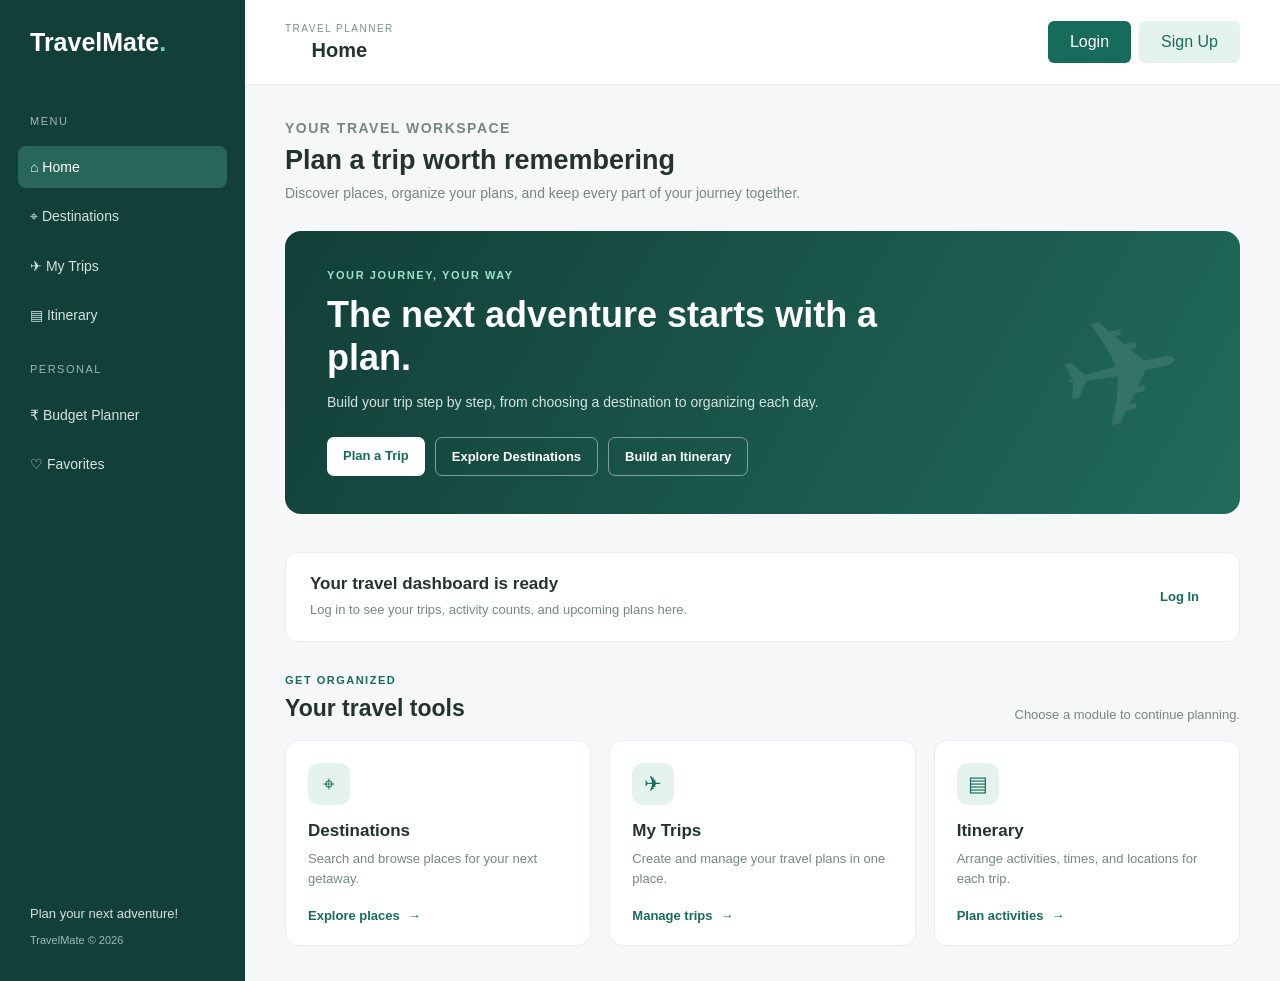
==== commit a8c2c711: "Refactor topbar layout across multiple pages for improved UI consistency; update button actions with" ====
--- a/index.html
+++ b/index.html
@@ -20,8 +20,8 @@
                 <a href="itinerary.html" class="nav-link">▤ Itinerary</a>
 
                 <p class="nav-heading">PERSONAL</p>
-                <a href="#" class="nav-link">₹ Budget Planner</a>
-                <a href="#" class="nav-link">♡ Favorites</a>
+                <a href="budget.html" class="nav-link">₹ Budget Planner</a>
+                <a href="favorites.html" class="nav-link">♡ Favorites</a>
             </nav>
 
             <div class="sidebar-bottom">
@@ -35,7 +35,7 @@
                 <button class="menu-toggle" id="menuToggle"
                     aria-label="Toggle sidebar" aria-controls="sidebar"
                     aria-expanded="false">☰</button>
-                <div>
+                <div style="display: flex;flex-direction: column; align-items: center;">
                     <p class="topbar-label">TRAVEL PLANNER</p>
                     <h2>Home</h2>
                 </div>
--- a/css/trips.css
+++ b/css/trips.css
@@ -209,6 +209,13 @@
     font-size: 14px;
 }
 
+.trip-page-actions {
+    display: flex;
+    align-items: center;
+    gap: 10px;
+    flex-wrap: wrap;
+}
+
 /* Buttons */
 .primary-btn {
     background: #176b5b;
@@ -340,16 +347,44 @@
 }
 
 .trip-actions button {
-    background: none;
-    border: none;
+    display: inline-flex;
+    align-items: center;
+    gap: 6px;
+    padding: 8px 12px;
+    border: 1px solid #cfe5dc;
+    border-radius: 7px;
+    background: #e8f4ef;
     color: #176b5b;
     cursor: pointer;
     font-weight: bold;
     font-size: 13px;
+    transition: background 0.2s, border-color 0.2s;
+}
+
+.trip-actions button:hover {
+    border-color: #b6d9cc;
+    background: #dcefe8;
+}
+
+.trip-actions button:focus-visible {
+    outline: 3px solid #61d6b0;
+    outline-offset: 2px;
+}
+
+.trip-action-icon {
+    font-size: 16px;
+    line-height: 1;
 }
 
 .trip-actions .delete-btn {
+    border-color: #f0d1d1;
+    background: #fff5f5;
     color: #c34b4b;
+}
+
+.trip-actions .delete-btn:hover {
+    border-color: #e8bcbc;
+    background: #fdeaea;
 }
 
 /* Empty state */
@@ -531,6 +566,14 @@
         flex-direction: column;
     }
 
+    .trip-page-actions {
+        width: 100%;
+    }
+
+    .trip-page-actions button {
+        flex: 1;
+    }
+
     .summary-grid {
         grid-template-columns: 1fr;
     }
@@ -544,3 +587,55 @@
         gap: 0;
     }
 }
+
+@media print {
+    @page {
+        margin: 14mm;
+    }
+
+    body {
+        background: white;
+        color: #111;
+    }
+
+    .sidebar,
+    .topbar,
+    .trip-toolbar,
+    .trip-page-actions,
+    .trip-actions,
+    dialog,
+    .menu-toggle {
+        display: none !important;
+    }
+
+    .dashboard,
+    .main-content {
+        display: block;
+        width: 100%;
+        min-height: 0;
+    }
+
+    .page-content {
+        max-width: none;
+        padding: 0;
+    }
+
+    .trip-grid {
+        grid-template-columns: repeat(2, minmax(0, 1fr));
+        gap: 12px;
+    }
+
+    .trip-card {
+        break-inside: avoid;
+        border-color: #ccc;
+        box-shadow: none !important;
+    }
+
+    .trip-card:hover {
+        transform: none;
+    }
+
+    .empty-state .primary-btn {
+        display: none !important;
+    }
+}
